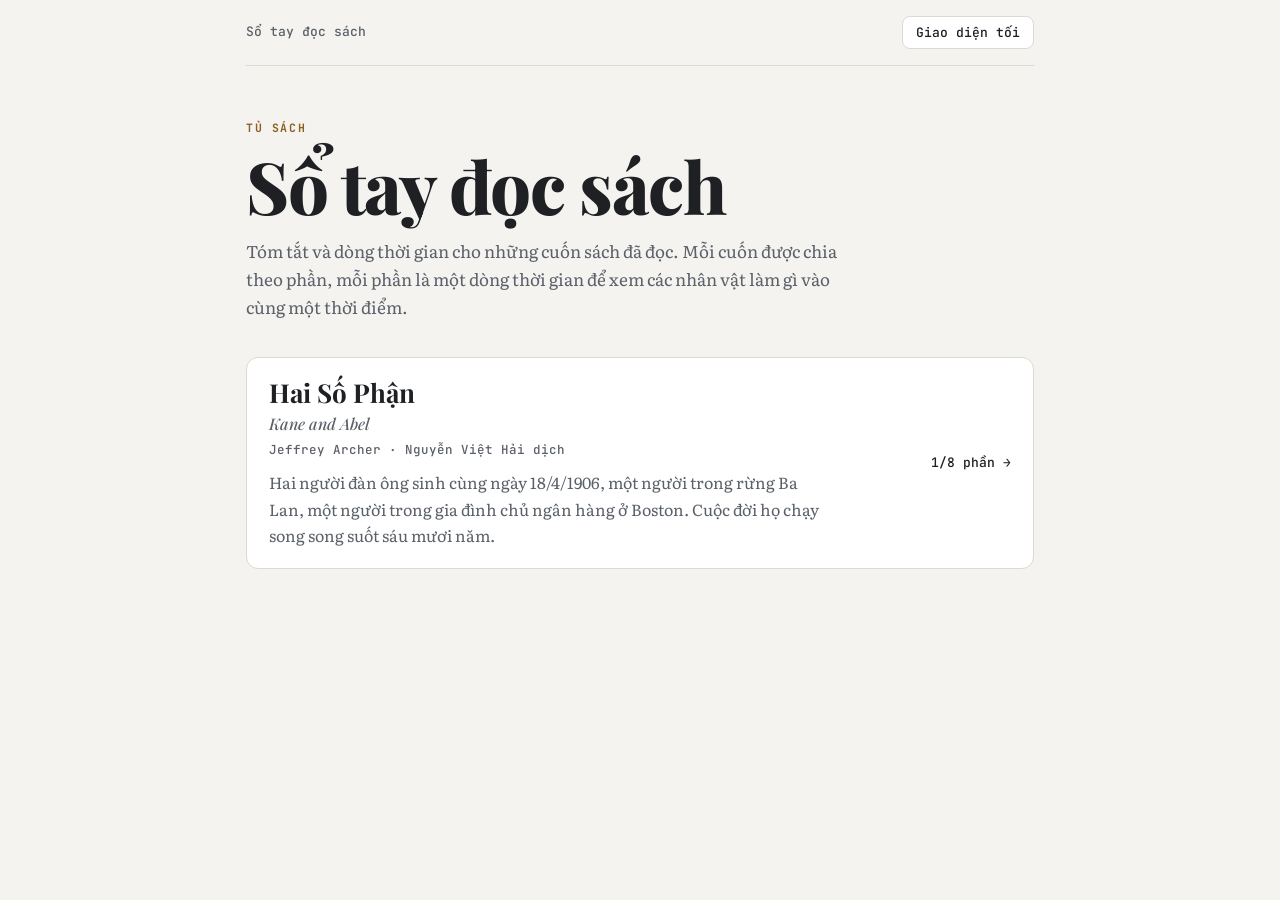
==== index.html @ 71772e40 "Sổ tay đọc sách: tủ sách với dòng thời gian, bắt đầu với Hai Số Phận Phần Một Trang chủ liệt kê sách" ====
<!doctype html>
<html lang="vi">
<head>
<meta charset="utf-8">
<meta name="viewport" content="width=device-width, initial-scale=1, viewport-fit=cover">
<title>Sổ tay đọc sách</title>
<script>try{var t=localStorage.getItem("sotay-theme");if(t)document.documentElement.setAttribute("data-theme",t)}catch(e){}</script>
<link rel="preconnect" href="https://fonts.googleapis.com">
<link rel="preconnect" href="https://fonts.gstatic.com" crossorigin>
<link rel="stylesheet" href="https://fonts.googleapis.com/css2?family=Playfair+Display:ital,wght@0,600;0,700;0,800;1,500&family=Literata:opsz,wght@7..72,400;7..72,600&family=JetBrains+Mono:wght@500;700&display=swap">
<link rel="stylesheet" href="assets/style.css">
</head>
<body>
<div class="wrap narrow">
  <div class="topbar" id="bar"></div>
  <div id="app"></div>
</div>
<script src="data/books.js"></script>
<script src="assets/site.js"></script>
<script>
  Site.bar(document.getElementById("bar"), [{ t: "Sổ tay đọc sách" }]);
  Site.home(document.getElementById("app"), window.BOOKS);
</script>
</body>
</html>
---- assets/style.css ----
/* Sổ tay đọc sách · stylesheet dùng chung
   Layout: trang đọc trên nền giấy/mực yên tĩnh; dòng thời gian đặt hai cuộc đời hai bên một trục mực ở giữa.
   Màu: --a là nhân vật cột trái, --b là nhân vật cột phải, --ink là trục thời gian. */
:root{
  --bg:#f4f3f0; --surface:#ffffff; --surface-2:#ecebe6; --line:#dcd9d1;
  --fg:#1e2024; --muted:#5b6169;
  --a:#a8343c; --on-a:#ffffff;
  --b:#2a5b8b; --on-b:#ffffff;
  --ink:#24272c; --on-ink:#f4f3f0;
  --accent:#8a6120;
  --shadow:0 1px 2px rgba(30,32,36,.06),0 8px 20px -12px rgba(30,32,36,.22);
  --display:"Playfair Display",Georgia,"Times New Roman",serif;
  --body:"Literata",Georgia,"Times New Roman",serif;
  --mono:"JetBrains Mono",ui-monospace,SFMono-Regular,Menlo,Consolas,monospace;
  --axis:112px;
  color-scheme:light;
}
@media (prefers-color-scheme:dark){
  :root:not([data-theme="light"]){
    --bg:#17191d; --surface:#1f2227; --surface-2:#282c33; --line:#363b43;
    --fg:#e6e4de; --muted:#9ca1a9;
    --a:#dc8384; --on-a:#23100f;
    --b:#87acd4; --on-b:#0d1724;
    --ink:#e6e4de; --on-ink:#17191d;
    --accent:#d0aa66;
    --shadow:0 1px 2px rgba(0,0,0,.3),0 10px 24px -14px rgba(0,0,0,.6);
    color-scheme:dark;
  }
}
:root[data-theme="dark"]{
  --bg:#17191d; --surface:#1f2227; --surface-2:#282c33; --line:#363b43;
  --fg:#e6e4de; --muted:#9ca1a9;
  --a:#dc8384; --on-a:#23100f;
  --b:#87acd4; --on-b:#0d1724;
  --ink:#e6e4de; --on-ink:#17191d;
  --accent:#d0aa66;
  --shadow:0 1px 2px rgba(0,0,0,.3),0 10px 24px -14px rgba(0,0,0,.6);
  color-scheme:dark;
}

*{box-sizing:border-box}
html{scroll-behavior:smooth}
body{margin:0;background:var(--bg);color:var(--fg);font:16px/1.65 var(--body);-webkit-font-smoothing:antialiased;transition:background .2s,color .2s}
body::before{content:"";position:fixed;inset:0 0 auto;height:env(safe-area-inset-top,0px);z-index:30;background:var(--bg)}
a{color:inherit}
.wrap{max-width:1200px;margin:0 auto;padding-block:0 72px;padding-left:max(16px,env(safe-area-inset-left,0px));padding-right:max(16px,env(safe-area-inset-right,0px))}
.wrap.narrow{max-width:820px}

/* ---------- Thanh trên cùng ---------- */
.topbar{display:flex;justify-content:space-between;align-items:center;gap:12px;flex-wrap:wrap;padding-block:16px;border-bottom:1px solid var(--line)}
.crumbs{display:flex;flex-wrap:wrap;align-items:center;gap:4px 8px;font:500 13px/1.4 var(--mono);color:var(--muted);min-width:0}
.crumbs a{text-decoration:none;color:var(--fg)}
.crumbs a:hover{text-decoration:underline;text-underline-offset:3px}
.crumbs .sep{opacity:.5}
.btn{font:500 13px/1 var(--mono);color:var(--fg);background:var(--surface);border:1px solid var(--line);border-radius:8px;padding:9px 13px;cursor:pointer;transition:background .15s,border-color .15s}
.btn:hover{background:var(--surface-2);border-color:var(--muted)}
.btn:focus-visible,summary:focus-visible,.year:focus-visible,a:focus-visible{outline:2px solid var(--accent);outline-offset:3px}

/* ---------- Trang chủ & trang sách ---------- */
.intro{padding-block:56px 28px;display:grid;gap:12px}
.intro h1{margin:0;font:800 clamp(40px,7vw,72px)/1.1 var(--display);letter-spacing:-.02em;text-wrap:balance}
.intro p{margin:0;max-width:60ch;color:var(--muted);font-size:17px}
.intro .meta{font:500 13px/1.5 var(--mono);color:var(--muted)}
.label{font:700 11.5px/1 var(--mono);letter-spacing:.14em;text-transform:uppercase;color:var(--accent)}
.shelf{display:grid;gap:14px;padding:0;margin:8px 0 0;list-style:none}
.book{display:grid;grid-template-columns:1fr auto;gap:6px 20px;align-items:center;background:var(--surface);border:1px solid var(--line);border-radius:12px;padding:20px 22px;text-decoration:none;transition:border-color .15s,background .15s}
.book:hover{border-color:var(--muted)}
.book h2{margin:0;font:700 26px/1.15 var(--display)}
.book .orig{font:italic 500 16px/1.3 var(--display);color:var(--muted)}
.book .by{font:500 12.5px/1.5 var(--mono);color:var(--muted)}
.book p{grid-column:1;margin:4px 0 0;max-width:62ch;color:var(--muted)}
.book .go{grid-column:2;grid-row:1/span 4;font:500 13px/1.4 var(--mono);color:var(--fg);white-space:nowrap}
.parts{list-style:none;padding:0;margin:8px 0 0;border-top:1px solid var(--line)}
.parts li{display:grid;grid-template-columns:7.5em 1fr auto;gap:12px;align-items:baseline;padding:14px 4px;border-bottom:1px solid var(--line)}
.parts .pt{font:700 19px/1.3 var(--display)}
.parts .yr{font:500 13px/1.4 var(--mono);color:var(--muted);font-variant-numeric:tabular-nums}
.parts a.pt{text-decoration:none}
.parts a.pt:hover{text-decoration:underline;text-underline-offset:4px}
.parts .st{font:500 12px/1 var(--mono);color:var(--muted)}
.parts .st.ok{color:var(--on-ink);background:var(--ink);padding:5px 8px;border-radius:5px;text-decoration:none}
.parts li.soon .pt{color:var(--muted);font-weight:600}

/* ---------- Dòng thời gian: phần mở đầu ---------- */
.hero{padding-block:48px 8px;display:grid;justify-items:center;text-align:center;gap:12px}
.credit{font:500 12px/1.4 var(--mono);letter-spacing:.14em;text-transform:uppercase;color:var(--muted)}
.hero h1{margin:0;font:800 clamp(44px,8vw,88px)/1.1 var(--display);letter-spacing:-.02em;text-wrap:balance}
.part{font:italic 500 clamp(19px,2.4vw,25px)/1.3 var(--display);color:var(--accent)}
.born{margin-top:12px;display:flex;flex-wrap:wrap;justify-content:center;align-items:center;gap:10px 14px;font:500 14px/1.4 var(--mono);color:var(--muted)}
.born .n{font:700 18px/1 var(--display)}
.born .a{color:var(--a)} .born .b{color:var(--b)}
.born .d{background:var(--ink);color:var(--on-ink);padding:6px 10px;border-radius:6px;font-weight:700}
.lede{max-width:60ch;margin:14px auto 0;color:var(--muted);font-size:15.5px;text-wrap:balance}
.lede b{color:var(--fg);font-weight:600}
.toolbar{display:flex;gap:8px;justify-content:center;flex-wrap:wrap;margin:22px 0 16px}

/* ---------- Tiêu đề cột (dính khi cuộn) ---------- */
.heads{position:sticky;top:env(safe-area-inset-top,0px);z-index:20;display:grid;grid-template-columns:1fr var(--axis) 1fr;gap:0 20px;padding-block:12px;background:var(--bg);border-bottom:1px solid var(--line)}
.who{display:flex;gap:14px;align-items:center;min-width:0}
.who.a{flex-direction:row-reverse;text-align:right}
.mono{flex:none;width:44px;height:44px;border-radius:50%;display:grid;place-items:center;font:800 19px/1 var(--display)}
.who.a .mono{background:var(--a);color:var(--on-a)} .who.b .mono{background:var(--b);color:var(--on-b)}
.who h2{margin:0;font:700 clamp(18px,2.2vw,23px)/1.15 var(--display);min-width:0}
.who.a h2{color:var(--a)} .who.b h2{color:var(--b)}
.who .sub{font:500 12px/1.4 var(--mono);color:var(--muted);margin-top:3px}
.axis-head{display:grid;place-items:center;font:500 11px/1.4 var(--mono);letter-spacing:.12em;text-transform:uppercase;color:var(--muted);text-align:center}

/* ---------- Dòng thời gian ---------- */
.timeline{position:relative;margin-top:6px}
.timeline::before{content:"";position:absolute;top:0;bottom:0;left:50%;width:2px;transform:translateX(-1px);background:var(--line)}
.row{display:grid;grid-template-columns:1fr var(--axis) 1fr;gap:0 20px;padding-block:14px;position:relative}
.side{display:flex;flex-direction:column;gap:12px;min-width:0}
.side.a{align-items:flex-end;--c:var(--a);--on-c:var(--on-a)}
.side.b{align-items:flex-start;--c:var(--b);--on-c:var(--on-b)}
.axis{display:flex;justify-content:center;align-items:flex-start}
.year{position:sticky;top:calc(env(safe-area-inset-top,0px) + 86px);z-index:2;display:grid;justify-items:center;gap:4px;min-width:92px;padding:9px 8px 8px;border:0;border-radius:10px;background:var(--ink);color:var(--on-ink);cursor:pointer;font:inherit;box-shadow:0 0 0 5px var(--bg);transition:transform .15s}
.year:hover{transform:translateY(-1px)}
.year .y{font:800 20px/1 var(--display);font-variant-numeric:lining-nums}
.year .age{font:500 11px/1.2 var(--mono);white-space:nowrap;opacity:.75}
.row.shared .year{box-shadow:0 0 0 4px var(--bg),0 0 0 6px var(--accent)}

/* ---------- Thẻ sự kiện ---------- */
details.ev{width:100%;max-width:480px;background:var(--surface);border:1px solid var(--line);border-radius:12px;box-shadow:var(--shadow);transition:border-color .2s}
details.ev[open]{border-color:var(--c)}
summary{list-style:none;cursor:pointer;padding:14px 16px;display:grid;grid-template-columns:1fr auto;gap:6px 12px;align-items:start;border-radius:11px}
summary::-webkit-details-marker{display:none}
summary:hover{background:var(--surface-2)}
details[open] summary:hover{background:transparent}
.when{grid-column:1;display:flex;flex-wrap:wrap;align-items:center;gap:6px 8px;font:500 12px/1.3 var(--mono);color:var(--muted)}
.chip{background:var(--c);color:var(--on-c);font-weight:700;padding:4px 8px;border-radius:5px}
.tag{display:none}
.ttl{grid-column:1;font:700 20px/1.25 var(--display);text-wrap:balance}
.tease{grid-column:1;font-size:14.5px;line-height:1.5;color:var(--muted)}
.chev{grid-column:2;grid-row:1/4;align-self:center;width:30px;height:30px;border-radius:50%;display:grid;place-items:center;border:1px solid var(--line);color:var(--muted);transition:transform .25s,background .2s,color .2s,border-color .2s}
.chev svg{width:12px;height:12px}
details[open] .chev{transform:rotate(180deg);background:var(--c);border-color:var(--c);color:var(--on-c)}
.body{padding:2px 18px 16px;animation:fade .3s ease}
.body p{margin:0 0 12px;max-width:65ch}
.body b{color:var(--c);font-weight:600}
.body q{font-style:italic;quotes:"“" "”" "‘" "’"}
.fs{font:500 13px/1.5 var(--mono);color:var(--accent)}
.ch{font:500 11.5px/1 var(--mono);letter-spacing:.08em;text-transform:uppercase;color:var(--muted);padding-top:10px;border-top:1px solid var(--line)}
@keyframes fade{from{opacity:0;transform:translateY(-4px)}to{opacity:1;transform:none}}

.empty{width:100%;max-width:480px;padding:14px 16px;border-radius:12px;border:1px dashed var(--line);color:var(--muted);font:italic 500 15px/1.5 var(--display)}
.side.a .empty{text-align:right}

/* ---------- Ghi chú song hành ---------- */
.note{display:flex;justify-content:center;padding-block:8px 12px;position:relative;z-index:1}
.note div{max-width:660px;display:grid;gap:6px;text-align:center;background:var(--bg);padding:12px 20px}
.note .lbl{font:700 11px/1 var(--mono);letter-spacing:.16em;text-transform:uppercase;color:var(--accent)}
.note p{margin:0;font:italic 500 clamp(17px,1.9vw,20px)/1.45 var(--display);text-wrap:balance}
.note .an{color:var(--a)} .note .bn{color:var(--b)}

footer.foot{margin-top:44px;padding-top:18px;border-top:1px solid var(--line);text-align:center;color:var(--muted);font:500 12.5px/1.7 var(--mono)}

/* ---------- Điện thoại: xếp một cột ---------- */
@media (max-width:760px){
  .hero{padding-block:32px 6px}
  .heads{grid-template-columns:1fr 1fr;gap:12px}
  .axis-head,.who .sub{display:none}
  .who{gap:10px} .who.a{flex-direction:row;text-align:left}
  .mono{width:34px;height:34px;font-size:15px}
  .timeline::before{left:15px}
  .row{grid-template-columns:1fr;gap:12px;padding-left:36px}
  .axis{order:-1;justify-content:flex-start;margin-left:-36px}
  .year{position:relative;top:0;display:flex;align-items:baseline;gap:10px;min-width:0;padding:8px 12px}
  .side.a,.side.b{align-items:stretch}
  details.ev,.empty{max-width:none}
  .side.a .empty{text-align:left}
  .tag{display:inline-block;font-weight:700;color:var(--c)}
  .note{padding-left:36px}
  .book{grid-template-columns:1fr}
  .book .go{grid-column:1;grid-row:auto;margin-top:6px}
  .parts li{grid-template-columns:1fr auto}
  .parts .yr{grid-column:1;grid-row:2}
}
@media (prefers-reduced-motion:reduce){*{animation:none!important;transition:none!important}html{scroll-behavior:auto}}
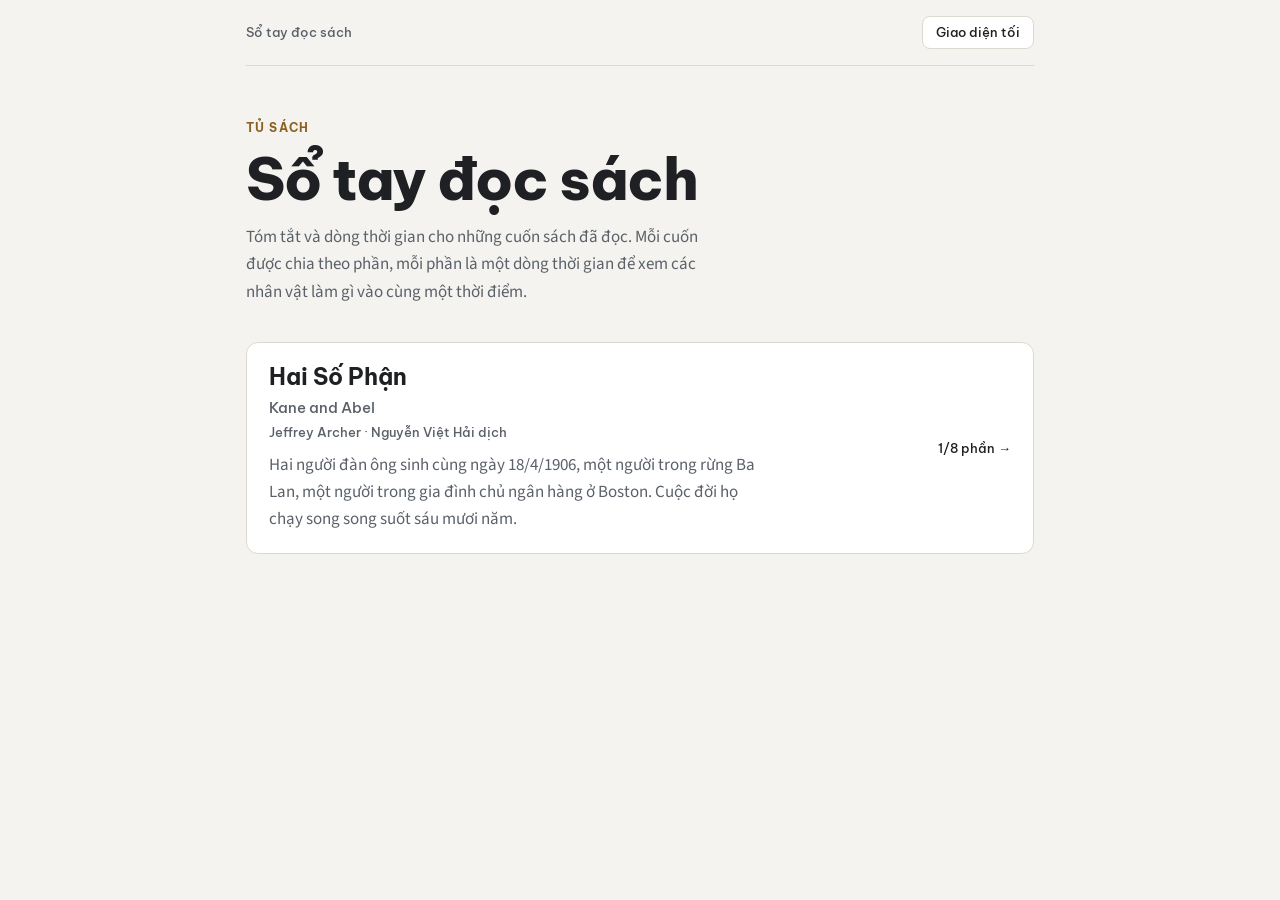
==== commit 2aa9fc6e: "Đổi font sang Be Vietnam Pro và Source Sans 3 Font không chân, dễ đọc, hỗ trợ đầy đủ dấu tiếng Việt." ====
--- a/index.html
+++ b/index.html
@@ -7,7 +7,7 @@
 <script>try{var t=localStorage.getItem("sotay-theme");if(t)document.documentElement.setAttribute("data-theme",t)}catch(e){}</script>
 <link rel="preconnect" href="https://fonts.googleapis.com">
 <link rel="preconnect" href="https://fonts.gstatic.com" crossorigin>
-<link rel="stylesheet" href="https://fonts.googleapis.com/css2?family=Playfair+Display:ital,wght@0,600;0,700;0,800;1,500&family=Literata:opsz,wght@7..72,400;7..72,600&family=JetBrains+Mono:wght@500;700&display=swap">
+<link rel="stylesheet" href="https://fonts.googleapis.com/css2?family=Be+Vietnam+Pro:wght@500;600;700;800&family=Source+Sans+3:ital,wght@0,400;0,600;1,400&display=swap">
 <link rel="stylesheet" href="assets/style.css">
 </head>
 <body>
--- a/assets/style.css
+++ b/assets/style.css
@@ -9,9 +9,9 @@
   --ink:#24272c; --on-ink:#f4f3f0;
   --accent:#8a6120;
   --shadow:0 1px 2px rgba(30,32,36,.06),0 8px 20px -12px rgba(30,32,36,.22);
-  --display:"Playfair Display",Georgia,"Times New Roman",serif;
-  --body:"Literata",Georgia,"Times New Roman",serif;
-  --mono:"JetBrains Mono",ui-monospace,SFMono-Regular,Menlo,Consolas,monospace;
+  --display:"Be Vietnam Pro",Roboto,"Open Sans",Arial,sans-serif;
+  --body:"Source Sans 3","Source Sans Pro",Roboto,"Open Sans",Arial,sans-serif;
+  --ui:"Be Vietnam Pro",Roboto,"Open Sans",Arial,sans-serif;
   --axis:112px;
   color-scheme:light;
 }
@@ -40,7 +40,7 @@
 
 *{box-sizing:border-box}
 html{scroll-behavior:smooth}
-body{margin:0;background:var(--bg);color:var(--fg);font:16px/1.65 var(--body);-webkit-font-smoothing:antialiased;transition:background .2s,color .2s}
+body{margin:0;background:var(--bg);color:var(--fg);font:17px/1.6 var(--body);-webkit-font-smoothing:antialiased;transition:background .2s,color .2s}
 body::before{content:"";position:fixed;inset:0 0 auto;height:env(safe-area-inset-top,0px);z-index:30;background:var(--bg)}
 a{color:inherit}
 .wrap{max-width:1200px;margin:0 auto;padding-block:0 72px;padding-left:max(16px,env(safe-area-inset-left,0px));padding-right:max(16px,env(safe-area-inset-right,0px))}
@@ -48,48 +48,48 @@
 
 /* ---------- Thanh trên cùng ---------- */
 .topbar{display:flex;justify-content:space-between;align-items:center;gap:12px;flex-wrap:wrap;padding-block:16px;border-bottom:1px solid var(--line)}
-.crumbs{display:flex;flex-wrap:wrap;align-items:center;gap:4px 8px;font:500 13px/1.4 var(--mono);color:var(--muted);min-width:0}
+.crumbs{display:flex;flex-wrap:wrap;align-items:center;gap:4px 8px;font:500 13px/1.4 var(--ui);color:var(--muted);min-width:0}
 .crumbs a{text-decoration:none;color:var(--fg)}
 .crumbs a:hover{text-decoration:underline;text-underline-offset:3px}
 .crumbs .sep{opacity:.5}
-.btn{font:500 13px/1 var(--mono);color:var(--fg);background:var(--surface);border:1px solid var(--line);border-radius:8px;padding:9px 13px;cursor:pointer;transition:background .15s,border-color .15s}
+.btn{font:500 13px/1 var(--ui);color:var(--fg);background:var(--surface);border:1px solid var(--line);border-radius:8px;padding:9px 13px;cursor:pointer;transition:background .15s,border-color .15s}
 .btn:hover{background:var(--surface-2);border-color:var(--muted)}
 .btn:focus-visible,summary:focus-visible,.year:focus-visible,a:focus-visible{outline:2px solid var(--accent);outline-offset:3px}
 
 /* ---------- Trang chủ & trang sách ---------- */
 .intro{padding-block:56px 28px;display:grid;gap:12px}
-.intro h1{margin:0;font:800 clamp(40px,7vw,72px)/1.1 var(--display);letter-spacing:-.02em;text-wrap:balance}
+.intro h1{margin:0;font:800 clamp(36px,6vw,58px)/1.15 var(--display);letter-spacing:-.025em;text-wrap:balance}
 .intro p{margin:0;max-width:60ch;color:var(--muted);font-size:17px}
-.intro .meta{font:500 13px/1.5 var(--mono);color:var(--muted)}
-.label{font:700 11.5px/1 var(--mono);letter-spacing:.14em;text-transform:uppercase;color:var(--accent)}
+.intro .meta{font:500 13px/1.5 var(--ui);color:var(--muted)}
+.label{font:700 11.5px/1 var(--ui);letter-spacing:.1em;text-transform:uppercase;color:var(--accent)}
 .shelf{display:grid;gap:14px;padding:0;margin:8px 0 0;list-style:none}
 .book{display:grid;grid-template-columns:1fr auto;gap:6px 20px;align-items:center;background:var(--surface);border:1px solid var(--line);border-radius:12px;padding:20px 22px;text-decoration:none;transition:border-color .15s,background .15s}
 .book:hover{border-color:var(--muted)}
-.book h2{margin:0;font:700 26px/1.15 var(--display)}
-.book .orig{font:italic 500 16px/1.3 var(--display);color:var(--muted)}
-.book .by{font:500 12.5px/1.5 var(--mono);color:var(--muted)}
+.book h2{margin:0;font:700 23px/1.25 var(--display)}
+.book .orig{font:500 15px/1.3 var(--display);color:var(--muted)}
+.book .by{font:500 12.5px/1.5 var(--ui);color:var(--muted)}
 .book p{grid-column:1;margin:4px 0 0;max-width:62ch;color:var(--muted)}
-.book .go{grid-column:2;grid-row:1/span 4;font:500 13px/1.4 var(--mono);color:var(--fg);white-space:nowrap}
+.book .go{grid-column:2;grid-row:1/span 4;font:500 13px/1.4 var(--ui);color:var(--fg);white-space:nowrap}
 .parts{list-style:none;padding:0;margin:8px 0 0;border-top:1px solid var(--line)}
 .parts li{display:grid;grid-template-columns:7.5em 1fr auto;gap:12px;align-items:baseline;padding:14px 4px;border-bottom:1px solid var(--line)}
-.parts .pt{font:700 19px/1.3 var(--display)}
-.parts .yr{font:500 13px/1.4 var(--mono);color:var(--muted);font-variant-numeric:tabular-nums}
+.parts .pt{font:700 17px/1.3 var(--display)}
+.parts .yr{font:500 13px/1.4 var(--ui);color:var(--muted);font-variant-numeric:tabular-nums}
 .parts a.pt{text-decoration:none}
 .parts a.pt:hover{text-decoration:underline;text-underline-offset:4px}
-.parts .st{font:500 12px/1 var(--mono);color:var(--muted)}
+.parts .st{font:500 12px/1 var(--ui);color:var(--muted)}
 .parts .st.ok{color:var(--on-ink);background:var(--ink);padding:5px 8px;border-radius:5px;text-decoration:none}
 .parts li.soon .pt{color:var(--muted);font-weight:600}
 
 /* ---------- Dòng thời gian: phần mở đầu ---------- */
 .hero{padding-block:48px 8px;display:grid;justify-items:center;text-align:center;gap:12px}
-.credit{font:500 12px/1.4 var(--mono);letter-spacing:.14em;text-transform:uppercase;color:var(--muted)}
-.hero h1{margin:0;font:800 clamp(44px,8vw,88px)/1.1 var(--display);letter-spacing:-.02em;text-wrap:balance}
-.part{font:italic 500 clamp(19px,2.4vw,25px)/1.3 var(--display);color:var(--accent)}
-.born{margin-top:12px;display:flex;flex-wrap:wrap;justify-content:center;align-items:center;gap:10px 14px;font:500 14px/1.4 var(--mono);color:var(--muted)}
-.born .n{font:700 18px/1 var(--display)}
+.credit{font:500 12px/1.4 var(--ui);letter-spacing:.1em;text-transform:uppercase;color:var(--muted)}
+.hero h1{margin:0;font:800 clamp(40px,7vw,70px)/1.15 var(--display);letter-spacing:-.03em;text-wrap:balance}
+.part{font:600 clamp(17px,2vw,21px)/1.3 var(--display);color:var(--accent)}
+.born{margin-top:12px;display:flex;flex-wrap:wrap;justify-content:center;align-items:center;gap:10px 14px;font:500 14px/1.4 var(--ui);color:var(--muted)}
+.born .n{font:700 17px/1 var(--display)}
 .born .a{color:var(--a)} .born .b{color:var(--b)}
 .born .d{background:var(--ink);color:var(--on-ink);padding:6px 10px;border-radius:6px;font-weight:700}
-.lede{max-width:60ch;margin:14px auto 0;color:var(--muted);font-size:15.5px;text-wrap:balance}
+.lede{max-width:60ch;margin:14px auto 0;color:var(--muted);font-size:16.5px;text-wrap:balance}
 .lede b{color:var(--fg);font-weight:600}
 .toolbar{display:flex;gap:8px;justify-content:center;flex-wrap:wrap;margin:22px 0 16px}
 
@@ -97,12 +97,12 @@
 .heads{position:sticky;top:env(safe-area-inset-top,0px);z-index:20;display:grid;grid-template-columns:1fr var(--axis) 1fr;gap:0 20px;padding-block:12px;background:var(--bg);border-bottom:1px solid var(--line)}
 .who{display:flex;gap:14px;align-items:center;min-width:0}
 .who.a{flex-direction:row-reverse;text-align:right}
-.mono{flex:none;width:44px;height:44px;border-radius:50%;display:grid;place-items:center;font:800 19px/1 var(--display)}
+.mono{flex:none;width:44px;height:44px;border-radius:50%;display:grid;place-items:center;font:700 18px/1 var(--display)}
 .who.a .mono{background:var(--a);color:var(--on-a)} .who.b .mono{background:var(--b);color:var(--on-b)}
-.who h2{margin:0;font:700 clamp(18px,2.2vw,23px)/1.15 var(--display);min-width:0}
+.who h2{margin:0;font:700 clamp(16px,1.9vw,20px)/1.2 var(--display);min-width:0}
 .who.a h2{color:var(--a)} .who.b h2{color:var(--b)}
-.who .sub{font:500 12px/1.4 var(--mono);color:var(--muted);margin-top:3px}
-.axis-head{display:grid;place-items:center;font:500 11px/1.4 var(--mono);letter-spacing:.12em;text-transform:uppercase;color:var(--muted);text-align:center}
+.who .sub{font:500 12px/1.4 var(--ui);color:var(--muted);margin-top:3px}
+.axis-head{display:grid;place-items:center;font:500 11px/1.4 var(--ui);letter-spacing:.12em;text-transform:uppercase;color:var(--muted);text-align:center}
 
 /* ---------- Dòng thời gian ---------- */
 .timeline{position:relative;margin-top:6px}
@@ -114,8 +114,8 @@
 .axis{display:flex;justify-content:center;align-items:flex-start}
 .year{position:sticky;top:calc(env(safe-area-inset-top,0px) + 86px);z-index:2;display:grid;justify-items:center;gap:4px;min-width:92px;padding:9px 8px 8px;border:0;border-radius:10px;background:var(--ink);color:var(--on-ink);cursor:pointer;font:inherit;box-shadow:0 0 0 5px var(--bg);transition:transform .15s}
 .year:hover{transform:translateY(-1px)}
-.year .y{font:800 20px/1 var(--display);font-variant-numeric:lining-nums}
-.year .age{font:500 11px/1.2 var(--mono);white-space:nowrap;opacity:.75}
+.year .y{font:800 18px/1 var(--display);font-variant-numeric:lining-nums}
+.year .age{font:500 11px/1.2 var(--ui);white-space:nowrap;opacity:.75}
 .row.shared .year{box-shadow:0 0 0 4px var(--bg),0 0 0 6px var(--accent)}
 
 /* ---------- Thẻ sự kiện ---------- */
@@ -125,33 +125,33 @@
 summary::-webkit-details-marker{display:none}
 summary:hover{background:var(--surface-2)}
 details[open] summary:hover{background:transparent}
-.when{grid-column:1;display:flex;flex-wrap:wrap;align-items:center;gap:6px 8px;font:500 12px/1.3 var(--mono);color:var(--muted)}
+.when{grid-column:1;display:flex;flex-wrap:wrap;align-items:center;gap:6px 8px;font:500 12.5px/1.3 var(--ui);color:var(--muted)}
 .chip{background:var(--c);color:var(--on-c);font-weight:700;padding:4px 8px;border-radius:5px}
 .tag{display:none}
-.ttl{grid-column:1;font:700 20px/1.25 var(--display);text-wrap:balance}
-.tease{grid-column:1;font-size:14.5px;line-height:1.5;color:var(--muted)}
+.ttl{grid-column:1;font:600 18px/1.35 var(--display);text-wrap:balance}
+.tease{grid-column:1;font-size:15.5px;line-height:1.45;color:var(--muted)}
 .chev{grid-column:2;grid-row:1/4;align-self:center;width:30px;height:30px;border-radius:50%;display:grid;place-items:center;border:1px solid var(--line);color:var(--muted);transition:transform .25s,background .2s,color .2s,border-color .2s}
 .chev svg{width:12px;height:12px}
 details[open] .chev{transform:rotate(180deg);background:var(--c);border-color:var(--c);color:var(--on-c)}
-.body{padding:2px 18px 16px;animation:fade .3s ease}
+.body{padding:2px 18px 16px;font-size:16.5px;animation:fade .3s ease}
 .body p{margin:0 0 12px;max-width:65ch}
 .body b{color:var(--c);font-weight:600}
 .body q{font-style:italic;quotes:"“" "”" "‘" "’"}
-.fs{font:500 13px/1.5 var(--mono);color:var(--accent)}
-.ch{font:500 11.5px/1 var(--mono);letter-spacing:.08em;text-transform:uppercase;color:var(--muted);padding-top:10px;border-top:1px solid var(--line)}
+.fs{font:500 13px/1.5 var(--ui);color:var(--accent)}
+.ch{font:500 11.5px/1 var(--ui);letter-spacing:.08em;text-transform:uppercase;color:var(--muted);padding-top:10px;border-top:1px solid var(--line)}
 @keyframes fade{from{opacity:0;transform:translateY(-4px)}to{opacity:1;transform:none}}
 
-.empty{width:100%;max-width:480px;padding:14px 16px;border-radius:12px;border:1px dashed var(--line);color:var(--muted);font:italic 500 15px/1.5 var(--display)}
+.empty{width:100%;max-width:480px;padding:14px 16px;border-radius:12px;border:1px dashed var(--line);color:var(--muted);font:400 15.5px/1.5 var(--body)}
 .side.a .empty{text-align:right}
 
 /* ---------- Ghi chú song hành ---------- */
 .note{display:flex;justify-content:center;padding-block:8px 12px;position:relative;z-index:1}
 .note div{max-width:660px;display:grid;gap:6px;text-align:center;background:var(--bg);padding:12px 20px}
-.note .lbl{font:700 11px/1 var(--mono);letter-spacing:.16em;text-transform:uppercase;color:var(--accent)}
-.note p{margin:0;font:italic 500 clamp(17px,1.9vw,20px)/1.45 var(--display);text-wrap:balance}
+.note .lbl{font:700 11px/1 var(--ui);letter-spacing:.1em;text-transform:uppercase;color:var(--accent)}
+.note p{margin:0;font:500 clamp(16px,1.7vw,18px)/1.5 var(--display);text-wrap:balance}
 .note .an{color:var(--a)} .note .bn{color:var(--b)}
 
-footer.foot{margin-top:44px;padding-top:18px;border-top:1px solid var(--line);text-align:center;color:var(--muted);font:500 12.5px/1.7 var(--mono)}
+footer.foot{margin-top:44px;padding-top:18px;border-top:1px solid var(--line);text-align:center;color:var(--muted);font:500 12.5px/1.7 var(--ui)}
 
 /* ---------- Điện thoại: xếp một cột ---------- */
 @media (max-width:760px){
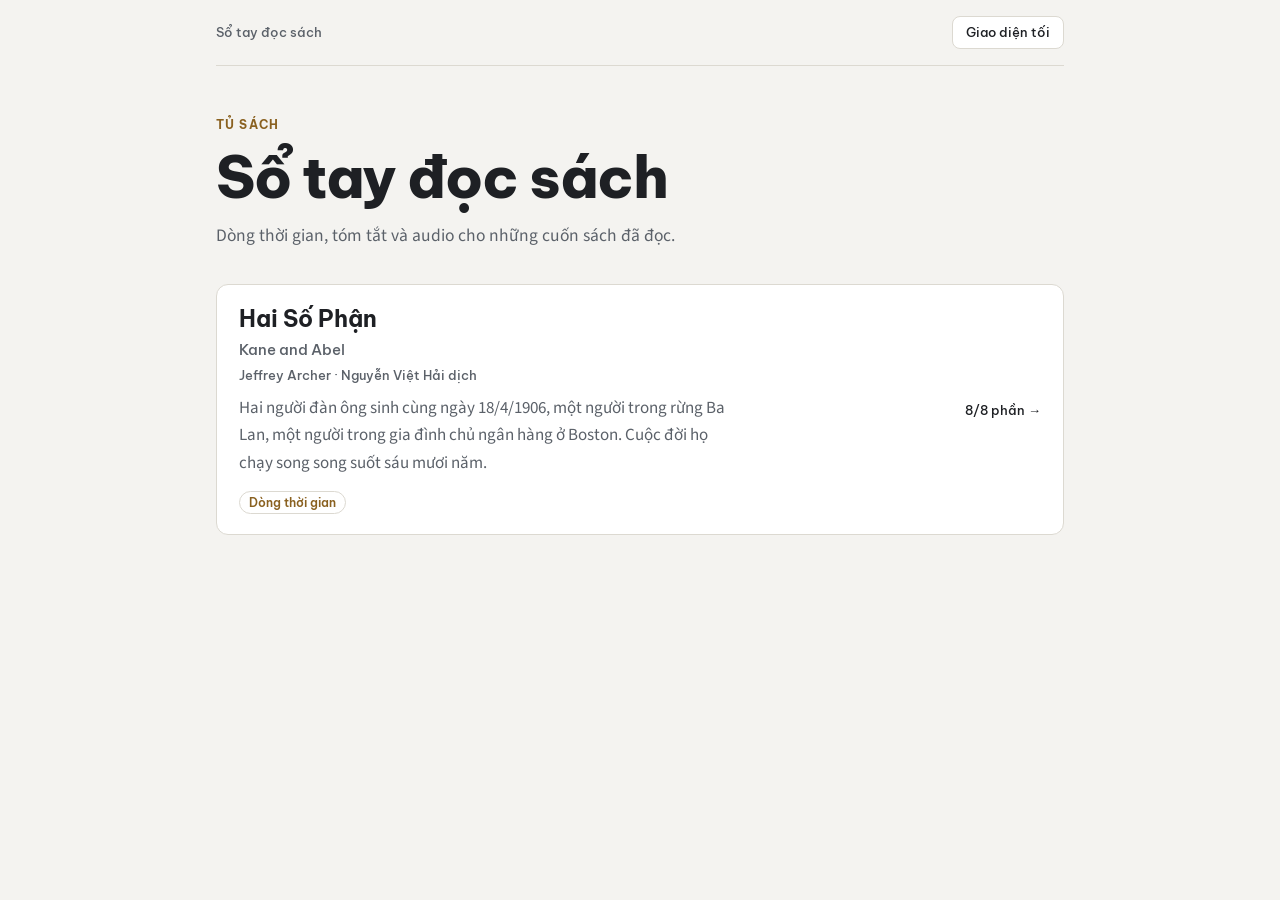
==== commit 0d634370: "Sắp xếp lại thư mục: mỗi cuốn sách chia theo dạng nội dung - assets/ tách thành css/ và js/ - books/" ====
--- a/index.html
+++ b/index.html
@@ -8,7 +8,7 @@
 <link rel="preconnect" href="https://fonts.googleapis.com">
 <link rel="preconnect" href="https://fonts.gstatic.com" crossorigin>
 <link rel="stylesheet" href="https://fonts.googleapis.com/css2?family=Be+Vietnam+Pro:wght@500;600;700;800&family=Source+Sans+3:ital,wght@0,400;0,600;1,400&display=swap">
-<link rel="stylesheet" href="assets/style.css">
+<link rel="stylesheet" href="assets/css/style.css">
 </head>
 <body>
 <div class="wrap narrow">
@@ -16,10 +16,7 @@
   <div id="app"></div>
 </div>
 <script src="data/books.js"></script>
-<script src="assets/site.js"></script>
-<script>
-  Site.bar(document.getElementById("bar"), [{ t: "Sổ tay đọc sách" }]);
-  Site.home(document.getElementById("app"), window.BOOKS);
-</script>
+<script src="assets/js/site.js"></script>
+<script>Site.homePage()</script>
 </body>
 </html>
--- a/assets/css/style.css
+++ b/assets/css/style.css
@@ -0,0 +1,227 @@
+/* Sổ tay đọc sách · stylesheet dùng chung
+   Layout: trang đọc trên nền giấy/mực yên tĩnh; dòng thời gian đặt hai cuộc đời hai bên một trục mực ở giữa;
+   Màu: --a là nhân vật cột trái, --b là nhân vật cột phải, --ink là trục thời gian, --accent cho nhãn phụ. */
+:root{
+  --bg:#f4f3f0; --surface:#ffffff; --surface-2:#ecebe6; --line:#dcd9d1;
+  --fg:#1e2024; --muted:#5b6169;
+  --a:#a8343c; --on-a:#ffffff;
+  --b:#2a5b8b; --on-b:#ffffff;
+  --ink:#24272c; --on-ink:#f4f3f0;
+  --accent:#8a6120; --on-accent:#ffffff;
+  --shadow:0 1px 2px rgba(30,32,36,.06),0 8px 20px -12px rgba(30,32,36,.22);
+  --display:"Be Vietnam Pro",Roboto,"Open Sans",Arial,sans-serif;
+  --body:"Source Sans 3","Source Sans Pro",Roboto,"Open Sans",Arial,sans-serif;
+  --ui:"Be Vietnam Pro",Roboto,"Open Sans",Arial,sans-serif;
+  --axis:112px;
+  --nav-h:0px;
+  color-scheme:light;
+}
+@media (prefers-color-scheme:dark){
+  :root:not([data-theme="light"]){
+    --bg:#17191d; --surface:#1f2227; --surface-2:#282c33; --line:#363b43;
+    --fg:#e6e4de; --muted:#9ca1a9;
+    --a:#dc8384; --on-a:#23100f;
+    --b:#87acd4; --on-b:#0d1724;
+    --ink:#e6e4de; --on-ink:#17191d;
+    --accent:#d0aa66; --on-accent:#1d1505;
+    --shadow:0 1px 2px rgba(0,0,0,.3),0 10px 24px -14px rgba(0,0,0,.6);
+    color-scheme:dark;
+  }
+}
+:root[data-theme="dark"]{
+  --bg:#17191d; --surface:#1f2227; --surface-2:#282c33; --line:#363b43;
+  --fg:#e6e4de; --muted:#9ca1a9;
+  --a:#dc8384; --on-a:#23100f;
+  --b:#87acd4; --on-b:#0d1724;
+  --ink:#e6e4de; --on-ink:#17191d;
+  --accent:#d0aa66; --on-accent:#1d1505;
+  --shadow:0 1px 2px rgba(0,0,0,.3),0 10px 24px -14px rgba(0,0,0,.6);
+  color-scheme:dark;
+}
+
+*{box-sizing:border-box}
+html{scroll-behavior:smooth}
+body{margin:0;background:var(--bg);color:var(--fg);font:17px/1.6 var(--body);-webkit-font-smoothing:antialiased}
+body::before{content:"";position:fixed;inset:0 0 auto;height:env(safe-area-inset-top,0px);z-index:40;background:var(--bg)}
+a{color:inherit}
+.wrap{max-width:1200px;margin:0 auto;padding-block:0 72px;padding-left:max(16px,env(safe-area-inset-left,0px));padding-right:max(16px,env(safe-area-inset-right,0px))}
+.wrap.narrow{max-width:880px}
+.label{font:700 11.5px/1.2 var(--ui);letter-spacing:.1em;text-transform:uppercase;color:var(--accent)}
+
+/* ---------- Thanh trên cùng ---------- */
+.topbar{display:flex;justify-content:space-between;align-items:center;gap:12px;flex-wrap:wrap;padding-block:16px;border-bottom:1px solid var(--line)}
+.crumbs{display:flex;flex-wrap:wrap;align-items:center;gap:4px 8px;font:500 13px/1.4 var(--ui);color:var(--muted);min-width:0}
+.crumbs a{text-decoration:none;color:var(--fg)}
+.crumbs a:hover{text-decoration:underline;text-underline-offset:3px}
+.crumbs .sep{opacity:.5}
+.btn{display:inline-flex;align-items:center;gap:6px;font:500 13px/1 var(--ui);color:var(--fg);background:var(--surface);border:1px solid var(--line);border-radius:8px;padding:9px 13px;cursor:pointer;text-decoration:none;white-space:nowrap;transition:background .15s,border-color .15s}
+.btn:hover{background:var(--surface-2);border-color:var(--muted)}
+.btn.primary{background:var(--ink);color:var(--on-ink);border-color:var(--ink)}
+.btn.primary:hover{opacity:.9}
+.btn[disabled]{opacity:.4;cursor:default}
+.btn:focus-visible,summary:focus-visible,.year:focus-visible,a:focus-visible,button:focus-visible{outline:2px solid var(--accent);outline-offset:3px}
+
+/* ---------- Trang chủ & trang sách ---------- */
+.intro{padding-block:52px 26px;display:grid;gap:12px}
+.intro h1{margin:0;font:800 clamp(36px,6vw,58px)/1.15 var(--display);letter-spacing:-.025em;text-wrap:balance}
+.intro p{margin:0;max-width:62ch;color:var(--muted);font-size:17.5px}
+.intro .meta{font:500 13px/1.5 var(--ui);color:var(--muted)}
+.shelf{display:grid;gap:14px;padding:0;margin:8px 0 0;list-style:none}
+.book{display:grid;grid-template-columns:1fr auto;gap:6px 20px;align-items:center;background:var(--surface);border:1px solid var(--line);border-radius:12px;padding:20px 22px;text-decoration:none;transition:border-color .15s}
+.book:hover{border-color:var(--muted)}
+.book h2{margin:0;font:700 23px/1.25 var(--display)}
+.book .orig{font:500 15px/1.3 var(--display);color:var(--muted)}
+.book .by{font:500 13px/1.5 var(--ui);color:var(--muted)}
+.book p{grid-column:1;margin:4px 0 0;max-width:62ch;color:var(--muted)}
+.book .go{grid-column:2;grid-row:1/span 5;font:500 13px/1.4 var(--ui);white-space:nowrap}
+.book .fmts{grid-column:1;display:flex;flex-wrap:wrap;gap:6px;margin-top:8px}
+.fmts span{font:600 11.5px/1 var(--ui);color:var(--accent);border:1px solid var(--line);border-radius:999px;padding:5px 9px}
+
+/* Các dạng nội dung của một cuốn sách: dòng thời gian, tóm tắt, audio */
+.formats{list-style:none;padding:0;margin:0 0 36px;display:grid;grid-template-columns:repeat(auto-fit,minmax(240px,1fr));gap:12px}
+.fmt{display:grid;align-content:start;gap:6px;height:100%;background:var(--surface);border:1px solid var(--line);border-radius:12px;padding:18px 20px;text-decoration:none;transition:border-color .15s}
+.fmt:hover{border-color:var(--muted)}
+.fmt h3{margin:0;font:700 19px/1.3 var(--display)}
+.fmt h3::after{content:" →"}
+.fmt h3 span{font:500 13px/1 var(--ui);color:var(--muted);margin-left:4px}
+.fmt p{margin:0;color:var(--muted);font-size:15.5px}
+
+.sec-title{margin:0 0 6px;font:700 13px/1.2 var(--ui);letter-spacing:.1em;text-transform:uppercase;color:var(--muted)}
+.parts{list-style:none;padding:0;margin:0;border-top:1px solid var(--line)}
+.parts li{display:grid;grid-template-columns:8em 9em 1fr auto;gap:12px;align-items:baseline;padding:14px 4px;border-bottom:1px solid var(--line)}
+.parts .pt{font:700 17px/1.3 var(--display)}
+.parts .yr,.parts .chs{font:500 13.5px/1.4 var(--ui);color:var(--muted);font-variant-numeric:tabular-nums}
+.parts .acts{display:flex;gap:8px;justify-content:flex-end;flex-wrap:wrap}
+.parts .acts .soon{font:500 12.5px/1 var(--ui);color:var(--muted);padding:9px 4px}
+
+/* ---------- Dòng thời gian: mở đầu ---------- */
+.hero{padding-block:44px 8px;display:grid;justify-items:center;text-align:center;gap:12px}
+.credit{font:500 12px/1.4 var(--ui);letter-spacing:.1em;text-transform:uppercase;color:var(--muted)}
+.hero h1{margin:0;font:800 clamp(40px,7vw,70px)/1.15 var(--display);letter-spacing:-.03em;text-wrap:balance}
+.part{font:600 clamp(17px,2vw,21px)/1.3 var(--display);color:var(--accent)}
+.born{margin-top:8px;display:flex;flex-wrap:wrap;justify-content:center;align-items:center;gap:10px 14px;font:500 14px/1.4 var(--ui);color:var(--muted)}
+.born .n{font:700 17px/1 var(--display)}
+.born .a{color:var(--a)} .born .b{color:var(--b)}
+.born .d{background:var(--ink);color:var(--on-ink);padding:6px 10px;border-radius:6px;font-weight:700}
+.lede{max-width:62ch;margin:10px auto 0;color:var(--muted);font-size:16.5px;text-wrap:balance}
+.lede b{color:var(--fg);font-weight:600}
+
+/* ---------- Thanh chọn phần (dính) ---------- */
+.tl-page{--nav-h:58px}
+.pnav{position:sticky;top:env(safe-area-inset-top,0px);z-index:25;height:var(--nav-h);display:flex;align-items:center;gap:12px;margin-top:22px;background:var(--bg);border-bottom:1px solid var(--line)}
+.pnav-in{flex:1;display:flex;gap:6px;overflow-x:auto;scrollbar-width:none;min-width:0;padding-block:4px}
+.pnav-in::-webkit-scrollbar{display:none}
+.pnav-in a{flex:none;display:flex;align-items:baseline;gap:7px;padding:8px 11px;border-radius:8px;text-decoration:none;font:500 13px/1 var(--ui);color:var(--muted);font-variant-numeric:tabular-nums}
+.pnav-in a b{font:700 15px/1 var(--display);color:var(--fg)}
+.pnav-in a:hover{background:var(--surface-2)}
+.pnav-in a[aria-current="true"]{background:var(--ink);color:var(--on-ink)}
+.pnav-in a[aria-current="true"] b{color:var(--on-ink)}
+.pnav-in a.soon{opacity:.55}
+.pnav-act{display:flex;gap:6px;flex:none}
+
+/* ---------- Từng phần ---------- */
+.psec{scroll-margin-top:calc(env(safe-area-inset-top,0px) + var(--nav-h))}
+.psec.pending{min-height:70vh}
+.loading{padding:60px 0;text-align:center;color:var(--muted);font:500 14px/1.4 var(--ui)}
+.phead{padding-block:40px 18px;display:grid;justify-items:center;text-align:center;gap:8px}
+.phead h2{margin:0;font:800 clamp(28px,4vw,40px)/1.15 var(--display);letter-spacing:-.02em}
+.phead .pmeta{font:500 13.5px/1.4 var(--ui);color:var(--muted)}
+.phead p{margin:4px 0 0;max-width:62ch;color:var(--muted);text-wrap:balance}
+.psec.soon .phead{padding-block:34px;border-top:1px solid var(--line)}
+
+/* ---------- Tiêu đề cột (dính khi cuộn) ---------- */
+.heads{position:sticky;top:calc(env(safe-area-inset-top,0px) + var(--nav-h));z-index:20;display:grid;grid-template-columns:1fr var(--axis) 1fr;gap:0 20px;padding-block:11px;background:var(--bg);border-bottom:1px solid var(--line)}
+.who{display:flex;gap:14px;align-items:center;min-width:0}
+.who.a{flex-direction:row-reverse;text-align:right}
+.mono{flex:none;width:42px;height:42px;border-radius:50%;display:grid;place-items:center;font:700 17px/1 var(--display)}
+.who.a .mono{background:var(--a);color:var(--on-a)} .who.b .mono{background:var(--b);color:var(--on-b)}
+.who h3{margin:0;font:700 clamp(16px,1.9vw,20px)/1.2 var(--display);min-width:0}
+.who.a h3{color:var(--a)} .who.b h3{color:var(--b)}
+.who .sub{font:500 12px/1.4 var(--ui);color:var(--muted);margin-top:3px}
+.axis-head{display:grid;place-items:center;font:500 11px/1.4 var(--ui);letter-spacing:.1em;text-transform:uppercase;color:var(--muted);text-align:center}
+
+/* ---------- Dòng thời gian ---------- */
+.timeline{position:relative;margin-top:6px}
+.timeline::before{content:"";position:absolute;top:0;bottom:0;left:50%;width:2px;transform:translateX(-1px);background:var(--line)}
+.row{display:grid;grid-template-columns:1fr var(--axis) 1fr;gap:0 20px;padding-block:14px;position:relative}
+.side{display:flex;flex-direction:column;gap:12px;min-width:0}
+.side.a{align-items:flex-end;--c:var(--a);--on-c:var(--on-a)}
+.side.b{align-items:flex-start;--c:var(--b);--on-c:var(--on-b)}
+.side.both{grid-column:1/-1;align-items:center;margin-top:14px;position:relative;z-index:1;--c:var(--accent);--on-c:var(--on-accent)}
+.side.both details.ev{max-width:620px}
+@media (min-width:761px){
+  .row.both-first>.axis{grid-row:1;grid-column:2}
+  .row.both-first>.side.both{grid-row:2;margin:14px 0}
+  .row.both-first>.side.a{grid-row:3;grid-column:1}
+  .row.both-first>.side.b{grid-row:3;grid-column:3}
+}
+.axis{display:flex;justify-content:center;align-items:flex-start}
+.year{position:sticky;top:calc(env(safe-area-inset-top,0px) + var(--nav-h) + 84px);z-index:2;display:grid;justify-items:center;gap:4px;min-width:92px;padding:9px 8px 8px;border:0;border-radius:10px;background:var(--ink);color:var(--on-ink);cursor:pointer;font:inherit;box-shadow:0 0 0 5px var(--bg);transition:transform .15s}
+.year:hover{transform:translateY(-1px)}
+.year .y{font:800 18px/1 var(--display);font-variant-numeric:lining-nums}
+.year .age{font:500 11px/1.2 var(--ui);white-space:nowrap;opacity:.75}
+.row.shared .year{box-shadow:0 0 0 4px var(--bg),0 0 0 6px var(--accent)}
+
+/* ---------- Thẻ sự kiện ---------- */
+details.ev{width:100%;max-width:480px;background:var(--surface);border:1px solid var(--line);border-radius:12px;box-shadow:var(--shadow);transition:border-color .2s}
+details.ev[open]{border-color:var(--c)}
+summary{list-style:none;cursor:pointer;padding:14px 16px;display:grid;grid-template-columns:1fr auto;gap:6px 12px;align-items:start;border-radius:11px}
+summary::-webkit-details-marker{display:none}
+summary:hover{background:var(--surface-2)}
+details[open] summary:hover{background:transparent}
+.when{grid-column:1;display:flex;flex-wrap:wrap;align-items:center;gap:6px 8px;font:500 12.5px/1.3 var(--ui);color:var(--muted)}
+.chip{background:var(--c);color:var(--on-c);font-weight:700;padding:4px 8px;border-radius:5px}
+.tag{display:none}
+.side.both .tag{display:inline-block;font-weight:700;color:var(--c)}
+.ttl{grid-column:1;font:600 18px/1.35 var(--display);text-wrap:balance}
+.tease{grid-column:1;font-size:15.5px;line-height:1.45;color:var(--muted)}
+.chev{grid-column:2;grid-row:1/4;align-self:center;width:30px;height:30px;border-radius:50%;display:grid;place-items:center;border:1px solid var(--line);color:var(--muted);transition:transform .25s,background .2s,color .2s,border-color .2s}
+.chev svg{width:12px;height:12px}
+details[open] .chev{transform:rotate(180deg);background:var(--c);border-color:var(--c);color:var(--on-c)}
+.body{padding:2px 18px 16px;font-size:16.5px;animation:fade .3s ease}
+.body:empty{display:none}
+.body p{margin:0 0 12px;max-width:65ch}
+.body b{color:var(--c);font-weight:600}
+.body q{font-style:italic;quotes:"“" "”" "‘" "’"}
+.fs{font:500 13.5px/1.5 var(--ui);color:var(--accent)}
+.ch{font:500 12px/1.6 var(--ui);letter-spacing:.06em;text-transform:uppercase;color:var(--muted);padding-top:10px;border-top:1px solid var(--line)}
+.ch a{color:var(--fg);text-underline-offset:3px}
+@keyframes fade{from{opacity:0;transform:translateY(-4px)}to{opacity:1;transform:none}}
+.empty{width:100%;max-width:480px;padding:14px 16px;border-radius:12px;border:1px dashed var(--line);color:var(--muted);font:400 15.5px/1.5 var(--body)}
+.side.a .empty{text-align:right}
+
+/* ---------- Ghi chú song hành ---------- */
+.note{display:flex;justify-content:center;padding-block:8px 12px;position:relative;z-index:1}
+.note div{max-width:660px;display:grid;gap:6px;text-align:center;background:var(--bg);padding:12px 20px}
+.note .lbl{font:700 11px/1 var(--ui);letter-spacing:.1em;text-transform:uppercase;color:var(--accent)}
+.note p{margin:0;font:500 clamp(16px,1.7vw,18px)/1.5 var(--display);text-wrap:balance}
+.note .an{color:var(--a)} .note .bn{color:var(--b)}
+
+footer.foot{margin-top:44px;padding-top:18px;border-top:1px solid var(--line);text-align:center;color:var(--muted);font:500 12.5px/1.7 var(--ui)}
+
+/* ---------- Điện thoại ---------- */
+@media (max-width:760px){
+  .parts li{grid-template-columns:1fr auto;gap:4px 12px}
+  .parts .yr,.parts .chs{grid-column:1}
+  .parts .acts{grid-column:2;grid-row:1/span 3;align-self:center;flex-direction:column}
+  .hero{padding-block:30px 6px}
+  .pnav-act{display:none}
+  .heads{grid-template-columns:1fr 1fr;gap:12px}
+  .axis-head,.who .sub{display:none}
+  .who{gap:10px} .who.a{flex-direction:row;text-align:left}
+  .mono{width:34px;height:34px;font-size:15px}
+  .timeline::before{left:15px}
+  .row{grid-template-columns:1fr;gap:12px;padding-left:36px}
+  .axis{order:-1;justify-content:flex-start;margin-left:-36px}
+  .year{position:relative;top:0;display:flex;align-items:baseline;gap:10px;min-width:0;padding:8px 12px}
+  .side.a,.side.b,.side.both{align-items:stretch}
+  .side.both{margin-top:0}
+  .row.both-first>.side.both{order:-1;margin:0}
+  details.ev,.empty{max-width:none}
+  .side.a .empty{text-align:left}
+  .tag{display:inline-block;font-weight:700;color:var(--c)}
+  .note{padding-left:36px}
+  .book{grid-template-columns:1fr}
+  .book .go{grid-column:1;grid-row:auto;margin-top:6px}
+}
+@media (prefers-reduced-motion:reduce){*{animation:none!important;transition:none!important}html{scroll-behavior:auto}}
